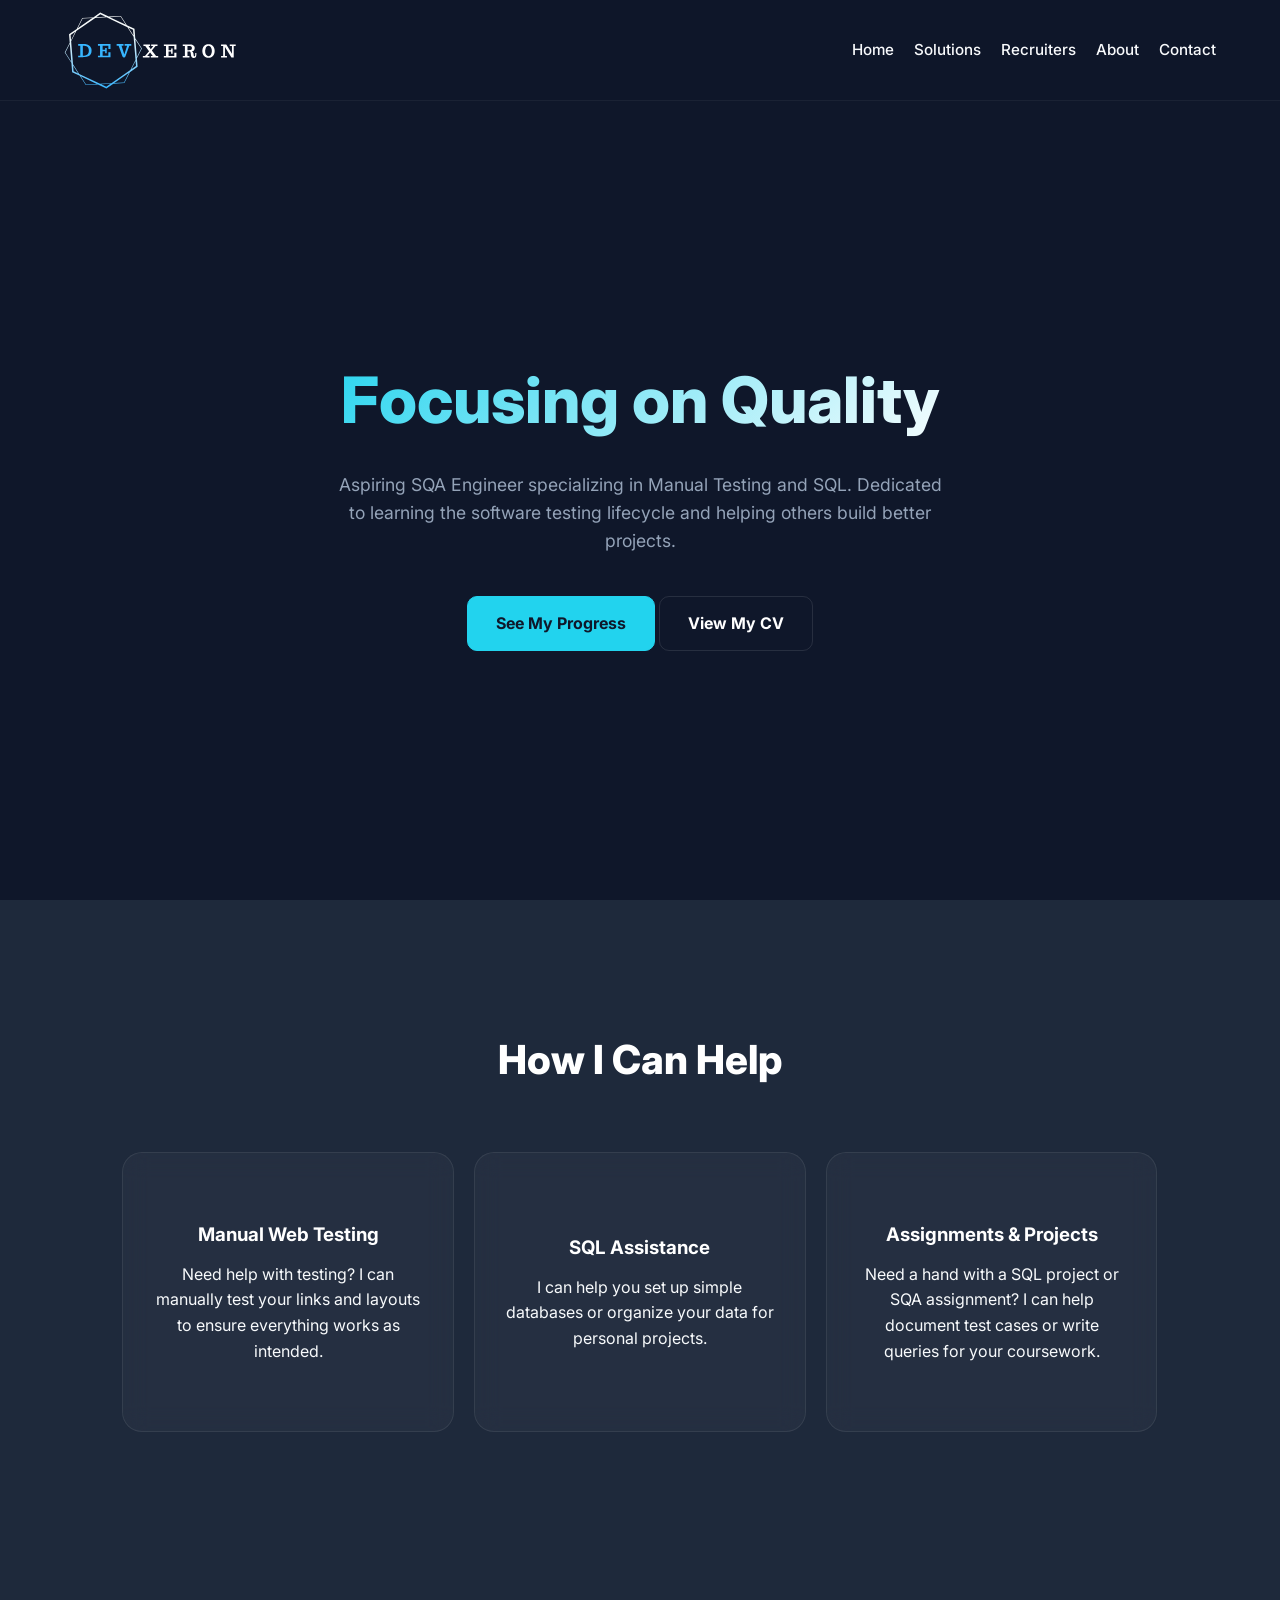
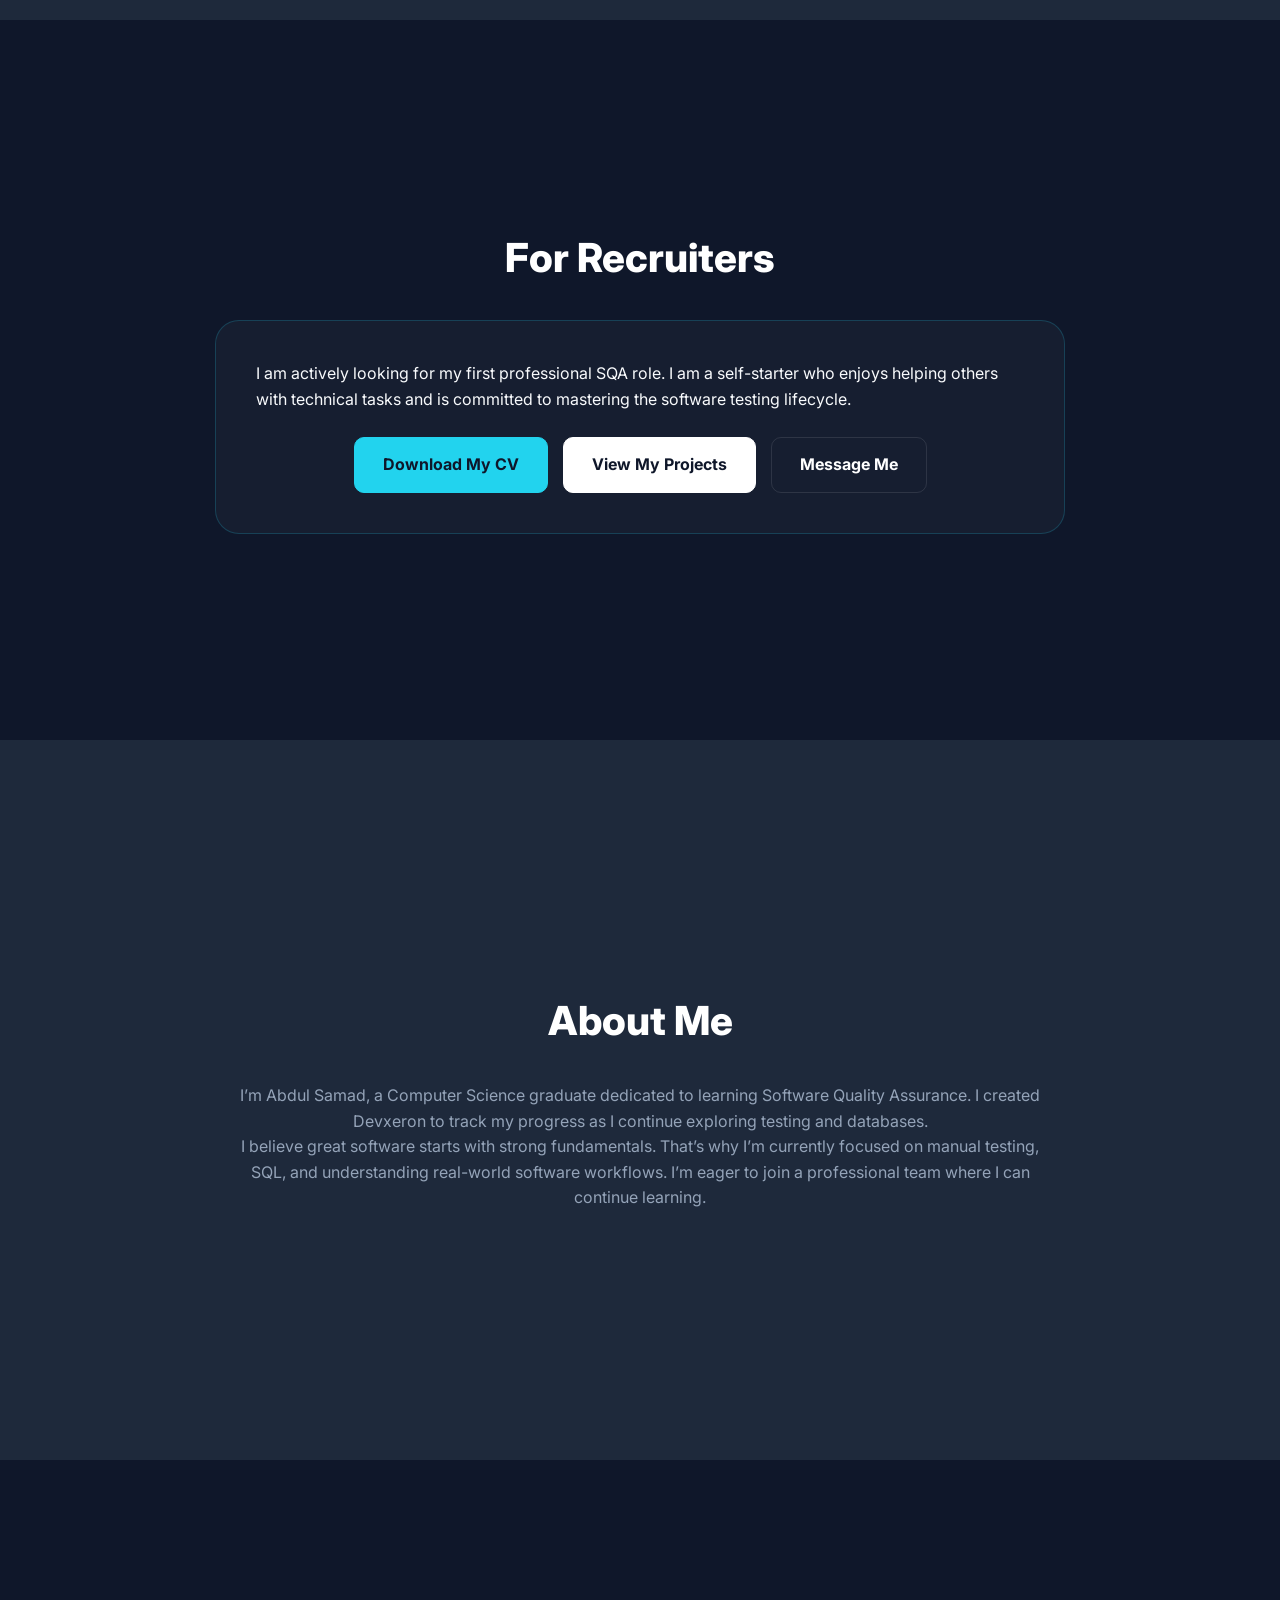
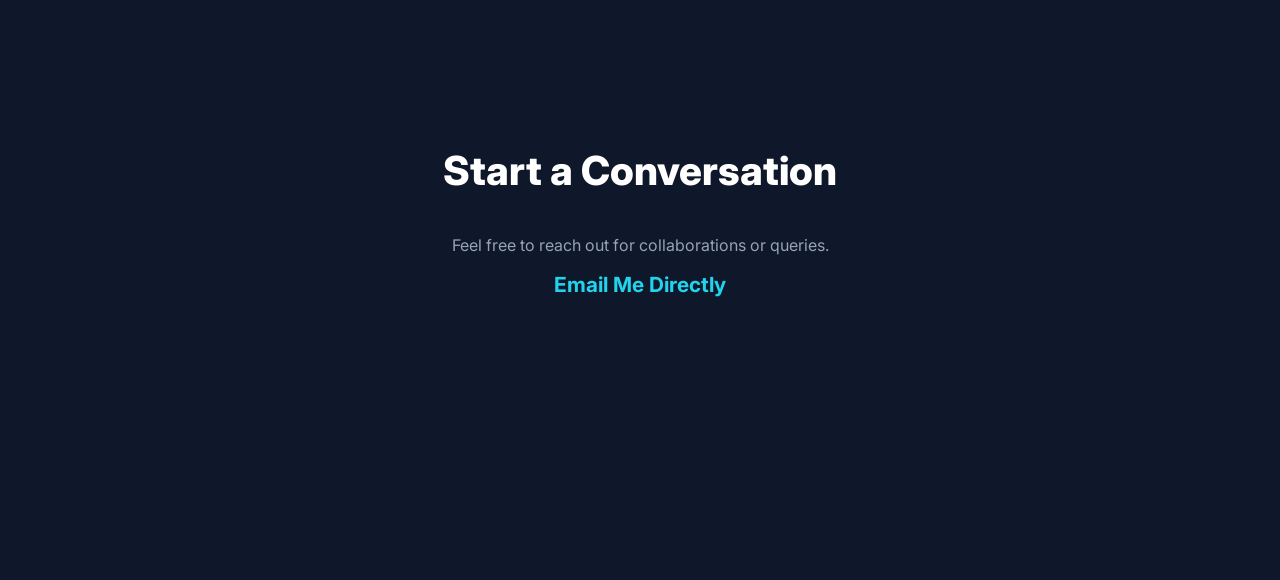
==== index.html @ 07b980f1 "My resume" ====
<!DOCTYPE html>
<html lang="en">
<head>
    <link rel="icon" type="image/svg+xml" href="Images/Hexagon_Shape-cropped.svg">
    <meta charset="UTF-8">
    <meta name="viewport" content="width=device-width, initial-scale=1.0">
    <title>Devxeron | SQA Learning Journey</title>

    <link href="https://fonts.googleapis.com/css2?family=Inter:wght@400;500;700;800&display=swap" rel="stylesheet">
    <link rel="stylesheet" href="https://cdn.jsdelivr.net/npm/swiper@11/swiper-bundle.min.css"/>
    <link rel="stylesheet" href="style.css">
</head>
<body>

<!-- NavBar -->
<nav class="navbar">
    <div class="nav-container">
        <!-- Logo Wrapper (Left Side) -->
        <a href="index.html" class="logo-wrapper">
            <div class="logo-box">
                <!-- Spinning Hexagon -->
                <img src="Images/Hexagon_Shape-cropped.svg" alt="" class="gear-rotate">
                <!-- Text Logo -->
                <img src="Images/Devxeron_Logo-cropped.svg" alt="Devxeron" class="brand-text">
            </div>
        </a>

        <!-- Hamburger Menu Toggle -->
        <button class="menu-toggle" id="mobile-menu" aria-label="Open Menu">
            <span class="bar"></span>
            <span class="bar"></span>
            <span class="bar"></span>
        </button>

        <!-- Navigation Links (The Dropdown) -->
        <ul class="nav-links" id="nav-list">
            <li><a href="index.html">Home</a></li>
            <li><a href="#services">Solutions</a></li>
            <li><a href="#recruiters">Recruiters</a></li>
            <li><a href="#about">About</a></li>
            <li><a href="#contact">Contact</a></li>
        </ul>
    </div>
</nav>

<!-- Hero -->
<header id="home" class="hero">

    <div class="hero-content">

        <h1 class="luminating-text">
            Focusing on Quality<br>

        </h1>

        <p class="hero-description">
            Aspiring SQA Engineer specializing in Manual Testing and SQL.
            Dedicated to learning the software testing lifecycle and helping
            others build better projects.
        </p>

        <div class="hero-btns">
            <a href="portfolio.html" class="btn-primary">
                See My Progress
            </a>

            <a href="#recruiters" class="btn-secondary">
                View My CV
            </a>
        </div>

    </div>

</header>

<!-- Services -->
<section id="services" class="section alt-bg">

    <div class="container">

        <h2 class="section-title">How I Can Help</h2>

        <div class="swiper mySwiper">

            <div class="swiper-wrapper">
                <div class="swiper-slide">
                    <div class="service-card">
                        <h3>Manual Web Testing</h3>

                        <p>
                            Need help with testing? I can manually test
                            your links and layouts to ensure everything works
                            as intended.
                        </p>
                    </div>
                </div>

                <div class="swiper-slide">
                    <div class="service-card">
                        <h3>SQL Assistance</h3>

                        <p>
                            I can help you set up simple databases or organize
                            your data for personal projects.
                        </p>
                    </div>
                </div>

                <div class="swiper-slide">
                    <div class="service-card">
                        <h3>Assignments & Projects</h3>

                        <p>
                            Need a hand with a SQL project or SQA assignment?
                            I can help document test cases or write queries
                            for your coursework.
                        </p>
                    </div>
                </div>


            </div>

            <div class="swiper-pagination"></div>

        </div>

    </div>

</section>

<!-- Recruiters -->
<section id="recruiters" class="section">

    <div class="container text-center">

        <h2 class="section-title">For Recruiters</h2>

        <div class="recruiter-box">

            <p>
                I am actively looking for my first professional SQA role.
                I am a self-starter who enjoys helping others with technical
                tasks and is committed to mastering the software testing lifecycle.
            </p>

            <div class="recruiter-actions">
                <a href="Abdul Samad SQA Resume LT.pdf" class="btn-primary" download>Download My CV</a>
                <a href="portfolio.html" class="btn-white">View My Projects</a>
                <a href="#contact" class="btn-secondary">Message Me</a>
            </div>

        </div>

    </div>

</section>

<!-- About -->
<section id="about" class="section alt-bg">

    <div class="container">

        <h2 class="section-title">About Me</h2>

        <div class="about-content">

            <p>
                I’m Abdul Samad, a Computer Science graduate dedicated to
                learning Software Quality Assurance. I created Devxeron to
                track my progress as I continue exploring testing and databases.
            </p>

            <p>
                I believe great software starts with strong fundamentals.
                That’s why I’m currently focused on manual testing,
                SQL, and understanding real-world software workflows.
                I’m eager to join a professional team where I can continue learning.
            </p>

        </div>

    </div>

</section>

<!-- Contact -->
<section id="contact" class="section">
    <div class="container">
        <h2 class="section-title">Start a Conversation</h2>
        <div style="text-align: center;">
            <p style="color: var(--text-dim); margin-bottom: 10px;">Feel free to reach out for collaborations or
                queries.</p>
            <a href="mailto:abdulsamadwork1234@gmail.com" class="contact-link">Email Me Directly</a>
        </div>
    </div>
</section>
<!-- Back to top button -->
<div id="progress-wrap">
    <svg class="progress-circle" width="100%" height="100%" viewBox="-1 -1 102 102">
        <path d="M50,1 a49,49 0 0,1 0,98 a49,49 0 0,1 0,-98"/>
    </svg>
    <div class="progress-icon">↑</div>
</div>
<script src="https://cdn.jsdelivr.net/npm/swiper@11/swiper-bundle.min.js"></script>
<script src="script.js"></script>

</body>
</html>
---- style.css ----
/* --- Core and Variables--- */

:root {
    --bg-dark: #0f172a;
    --bg-alt: #1e293b;
    --accent: #22d3ee;
    --text-white: #f8fafc;
    --text-dim: #94a3b8;
    --transition: all 0.3s cubic-bezier(0.4, 0, 0.2, 1);
}
* { margin: 0; padding: 0; box-sizing: border-box; }
html { scroll-behavior: smooth; }

body {
    background-color: var(--bg-dark);
    color: var(--text-white);
    font-family: 'Inter', sans-serif;
    line-height: 1.6;
    overflow-x: hidden;
}

/* --- Loader and Progress button --- */

#loader {
    position: fixed; inset: 0; background: var(--bg-dark);
    display: flex; flex-direction: column; justify-content: center; align-items: center;
    z-index: 9999; transition: opacity 0.6s ease, visibility 0.6s ease;
}
.loader-hidden { opacity: 0; visibility: hidden; pointer-events: none; }
.spinner { width: 50px; height: 50px; border: 3px solid rgba(34, 211, 238, 0.1); border-top: 4px solid var(--accent); border-radius: 50%; animation: spin 1s linear infinite; }
@keyframes spin { to { transform: rotate(360deg); } }

#progress-wrap {
    position: fixed; right: 30px; bottom: 30px; height: 50px; width: 50px;
    cursor: pointer; z-index: 1000; opacity: 0; visibility: hidden; transition: var(--transition);
    display: flex; align-items: center; justify-content: center;
    background: rgba(15, 23, 42, 0.9); border-radius: 50%;
}
#progress-wrap.active-progress { opacity: 1; visibility: visible; }
.progress-circle { position: absolute; top: 0; left: 0; width: 100%; height: 100%; z-index: 1; }
.progress-circle path { fill: none; stroke: var(--accent); stroke-width: 4; }
.progress-icon { color: var(--accent); font-weight: bold; font-size: 22px; z-index: 2; line-height: 1; transform: translateY(-2px); }

/* --- NavBar --- */

.navbar {
    position: fixed; top: 0; width: 100%; padding: 10px 0;
    background: rgba(15, 23, 42, 0.95); backdrop-filter: blur(12px);
    z-index: 2000; border-bottom: 1px solid rgba(255, 255, 255, 0.05);
}
.nav-container {
    display: flex; justify-content: space-between; align-items: center;
    padding: 0 5%; width: 100%; max-width: 1400px; margin: 0 auto;
}
.logo-box { position: relative; display: flex; align-items: center; height: 80px; cursor: pointer; }
.gear-rotate { height: 100%; width: auto; position: absolute; left: -1px; z-index: 1; animation: gear-spin 15s linear infinite; }
.brand-text { height: 26px; width: auto; position: relative; z-index: 2; margin-left: 12px; }
@keyframes gear-spin { from { transform: rotate(0deg); } to { transform: rotate(360deg); } }

.nav-links { display: flex; list-style: none; gap: 20px; flex-wrap: wrap; justify-content: center; }
.nav-links a { text-decoration: none; color: var(--text-white); font-weight: 500; font-size: 0.95rem; transition: var(--transition); }
.nav-links a:hover { color: var(--accent); }

/* --- Hero --- */

.hero { min-height: 100vh; display: flex; align-items: center; justify-content: center; text-align: center; padding-top: 100px; }
.luminating-text {
    font-size: clamp(2.2rem, 7vw, 4rem); font-weight: 800; margin-bottom: 20px;
    background: linear-gradient(135deg, #22d3ee, #ffffff, #818cf8, #ffffff, #22d3ee);
    background-size: 400% 400%; -webkit-background-clip: text; background-clip: text;
    -webkit-text-fill-color: transparent; animation: glow 12s ease infinite;
}
@keyframes glow { 0%, 100% { background-position: 0% 50%; } 50% { background-position: 100% 50%; } }
.hero-description { color: var(--text-dim); font-size: 1.1rem; max-width: 650px; margin: 0 auto 40px; padding: 0 20px; }
.menu-toggle {
    display: none; /* Hidden by default on desktop */
}
/* --- Sections --- */

.section { padding: 50px 8%; min-height: 80vh; display: flex; flex-direction: column; justify-content: center; }
.alt-bg { background-color: var(--bg-alt); }
.section-title { font-size: 2.5rem; font-weight: 800; margin-bottom: 30px; text-align: center; color: white; }

/* Services Cards  */

.service-card {
    background: rgba(255, 255, 255, 0.03); backdrop-filter: blur(12px);
    padding: 30px; border-radius: 20px; border: 1px solid rgba(255, 255, 255, 0.08);
    text-align: center; height: 280px; display: flex; flex-direction: column; justify-content: center;
}
.service-card h3 { color: white; margin-bottom: 12px; }

/* Base State for all cards */

.service-card {
    background: rgba(255, 255, 255, 0.03);
    backdrop-filter: blur(12px);
    padding: 30px;
    border-radius: 20px;
    border: 1px solid rgba(255, 255, 255, 0.08);
    text-align: center;
    height: 280px;
    display: flex;
    flex-direction: column;
    justify-content: center;
    transition: all 0.5s cubic-bezier(0.4, 0, 0.2, 1);
    cursor: default;
    position: relative;
    z-index: 1;
}

/* --- The hover effect for services cards --- */

.service-card:hover,
.swiper-slide-active .service-card {
    transform: translateY(-15px) scale(1.03);
    background: rgba(255, 255, 255, 0.08);
    border-color: var(--accent);
    box-shadow: 0 20px 40px rgba(0, 0, 0, 0.4);
    z-index: 100;
}

/* --- Adjustments and fixes in Desktop version --- */
/* On desktop, we usually don't want the Active card to pop up
   automatically because there are 3 cards visible at once.
   This media query turns OFF the auto-pop for desktop, leaving only the hover effect. */

@media screen and (min-width: 1024px) {
    .swiper-slide-active .service-card {
        transform: none;
        background: rgba(255, 255, 255, 0.03);
        border-color: rgba(255, 255, 255, 0.08);
        box-shadow: none;
    }

/* Re enable hover specifically for desktop */

    .service-card:hover {
        transform: translateY(-15px) scale(1.03) !important;
        border-color: var(--accent) !important;
        background: rgba(255, 255, 255, 0.08) !important;
    }
}
/* --- Swiping in mobile version logic --- */

.mySwiper {
    width: 100%;
    overflow: visible !important;
    padding-top: 30px;
    padding-bottom: 60px;
}

.swiper-slide {
    display: flex;
    justify-content: center;
    transition: transform 0.3s ease; /* This ensures the slide container doesn't shrink the card */

    width: 100%;

}

.container {
    width: 100%;
    max-width: 1200px;
    margin: 0 auto;
    padding: 0 20px;
    overflow: hidden; /* This prevents the 'pinch-out' drift */
}

/* Recruiter Box */

.recruiter-box {
    background: rgba(255, 255, 255, 0.03); border: 1px solid rgba(34, 211, 238, 0.2);
    padding: 40px; border-radius: 24px; max-width: 850px; margin: 0 auto;
}
.recruiter-actions { display: flex; justify-content: center; gap: 15px; flex-wrap: wrap; margin-top: 25px; }

/*  style for the recruiter action buttons */

.btn-white {
    background: #ffffff;
    color: #0f172a;
    padding: 14px 28px;
    border-radius: 10px;
    text-decoration: none;
    font-weight: 700;
    display: inline-block;
    transition: all 0.3s cubic-bezier(0.4, 0, 0.2, 1);
    border: 1px solid #ffffff;
}

/* Button Hover Effects and Raising logic  */

.btn-primary, .btn-secondary, .btn-white {
    display: inline-block;
    transition: all 0.3s cubic-bezier(0.4, 0, 0.2, 1);
}
.btn-primary:hover, .btn-secondary:hover, .btn-white:hover {
    transform: translateY(-6px);
}
.btn-secondary:hover {
    box-shadow: 0 10px 20px rgba(0, 0, 0, 0.4);
    background: rgba(255, 255, 255, 0.05); /* Slight highlight on hover */
}

/* --- Buttons = --- */

.btn-primary, .btn-secondary { padding: 14px 28px; border-radius: 10px; text-decoration: none; font-weight: 700; transition: var(--transition); display: inline-block; }
.btn-primary { background: var(--accent); color: var(--bg-dark); border: 1px solid var(--accent); }
.btn-secondary { border: 1px solid rgba(255,255,255,0.1); color: white; }

/* --- About and Contacts --- */
.about-content { max-width: 800px; margin: 0 auto; text-align: center; color: var(--text-dim); }
.contact-link { color: var(--accent); text-decoration: none; font-size: 1.3rem; font-weight: 700; }

/* Global Scroll Issue Fix  */

section {
    scroll-margin-top: 80px;
}
@media screen and (max-width: 768px) {
     .nav-container {
        display: flex;
        justify-content: space-between; /* Logo left, Button right */
        align-items: center;
        width: 100%;
        padding: 10px 20px;
        position: relative;
    }
/*  Logo Logic */
    .logo-box {
         height: 75px;
         }
    .brand-text {
         height: 25px;
         margin-left: 10px;
         display: block;
         }
         .navbar {
         padding: 5px 0;
         }

/* The 3 bar (Hamburger) Styling */

    .menu-toggle {
        display: flex;
        flex-direction: column;
        gap: 5px;
        background: transparent;
        border: none;
        cursor: pointer;
    }
    .bar {
        width: 25px;
        height: 3px;
        background-color: white;
        border-radius: 2px;
    }

/* --- The Floating Dropdown Menu --- */
    .nav-links {
        display: none;
        position: absolute;
        top: 60px;
        right: 20px;
        width: auto;
        min-width: 160px;
        background: rgba(15, 23, 42, 0.95);
        backdrop-filter: blur(10px);
        flex-direction: column;
        padding: 15px;
        border-radius: 12px;
        border: 1px solid rgba(255, 255, 255, 0.1);
        box-shadow: 0 10px 25px rgba(0,0,0,0.5);
        z-index: 1000;
    }
    .nav-links.active { display: flex; }

/* Buttons inside the dropdown with Raise Effect */

    .nav-links a {
        padding: 12px 20px;
        color: white;
        text-decoration: none;
        font-size: 0.9rem;
        transition: transform 0.2s ease;
        text-align: right;
    }

    .nav-links a:hover {
        transform: translateY(-3px);
        color: var(--accent);
    }

}
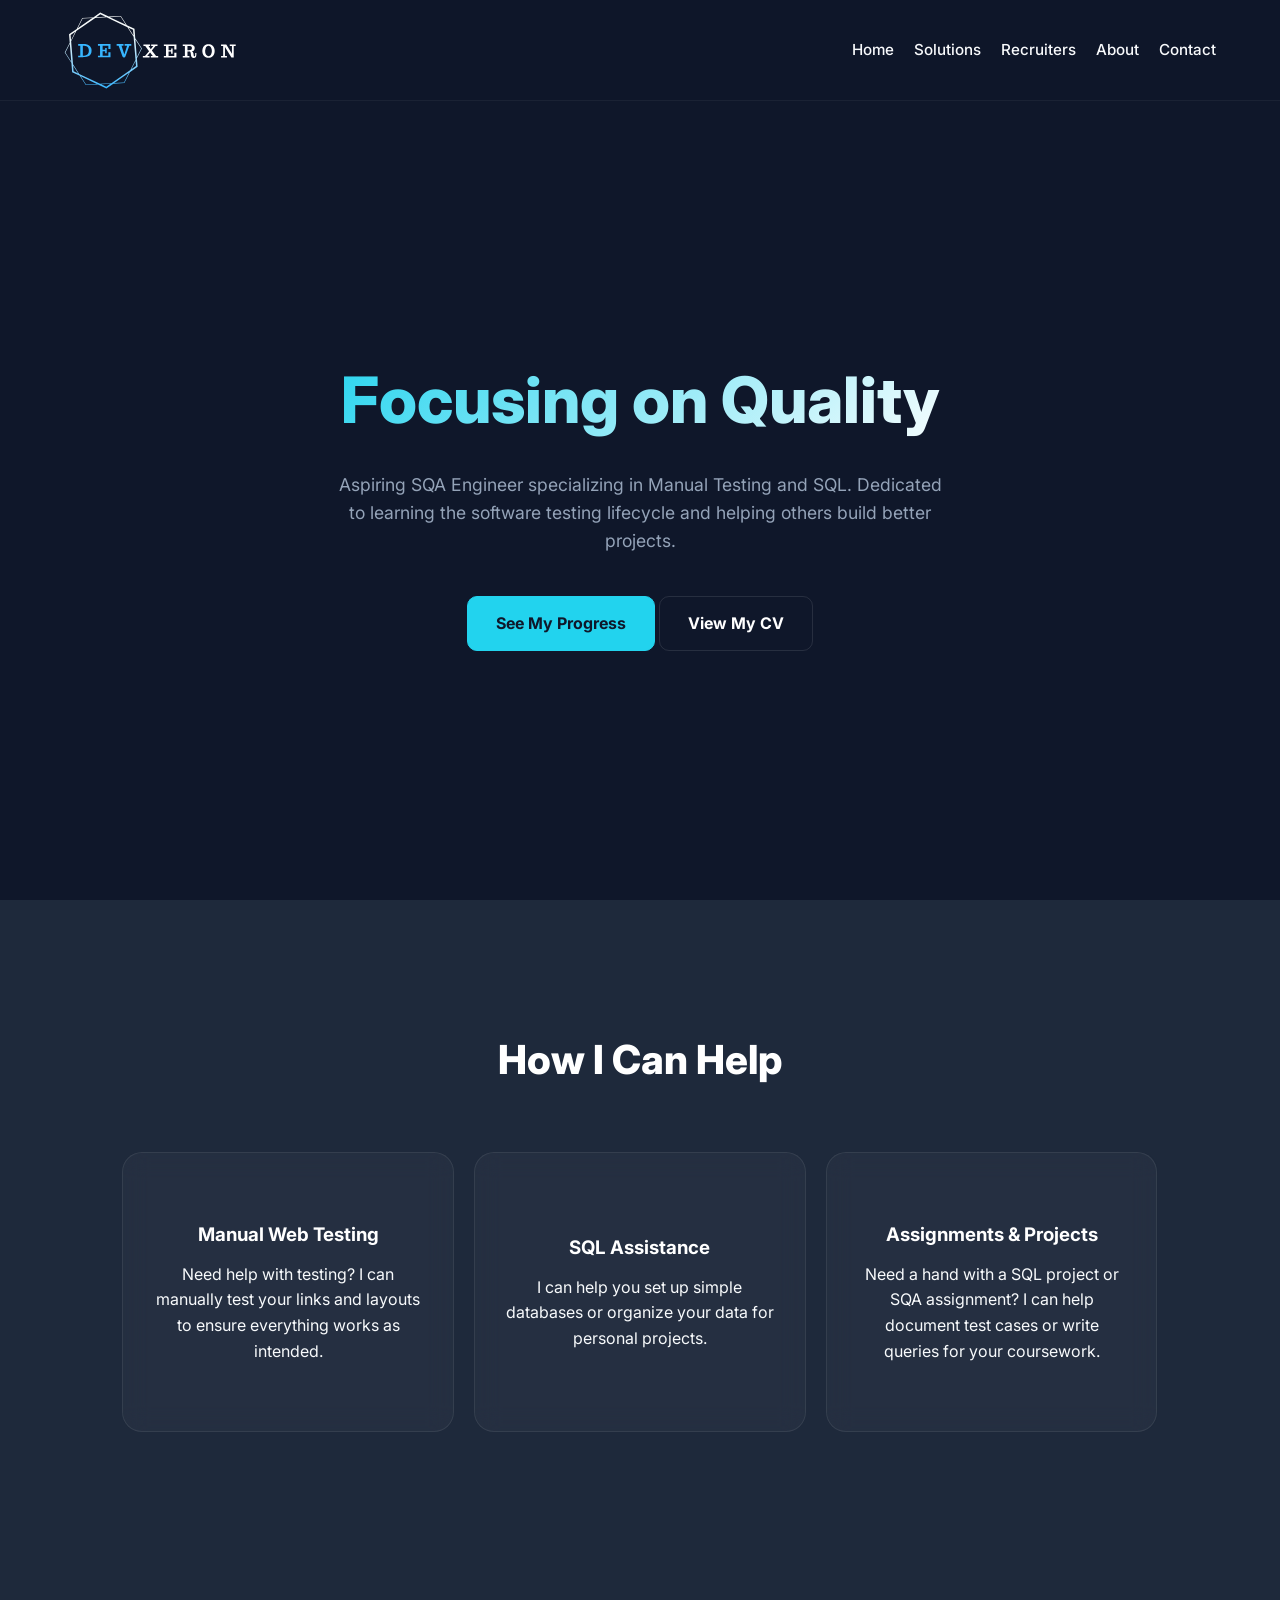
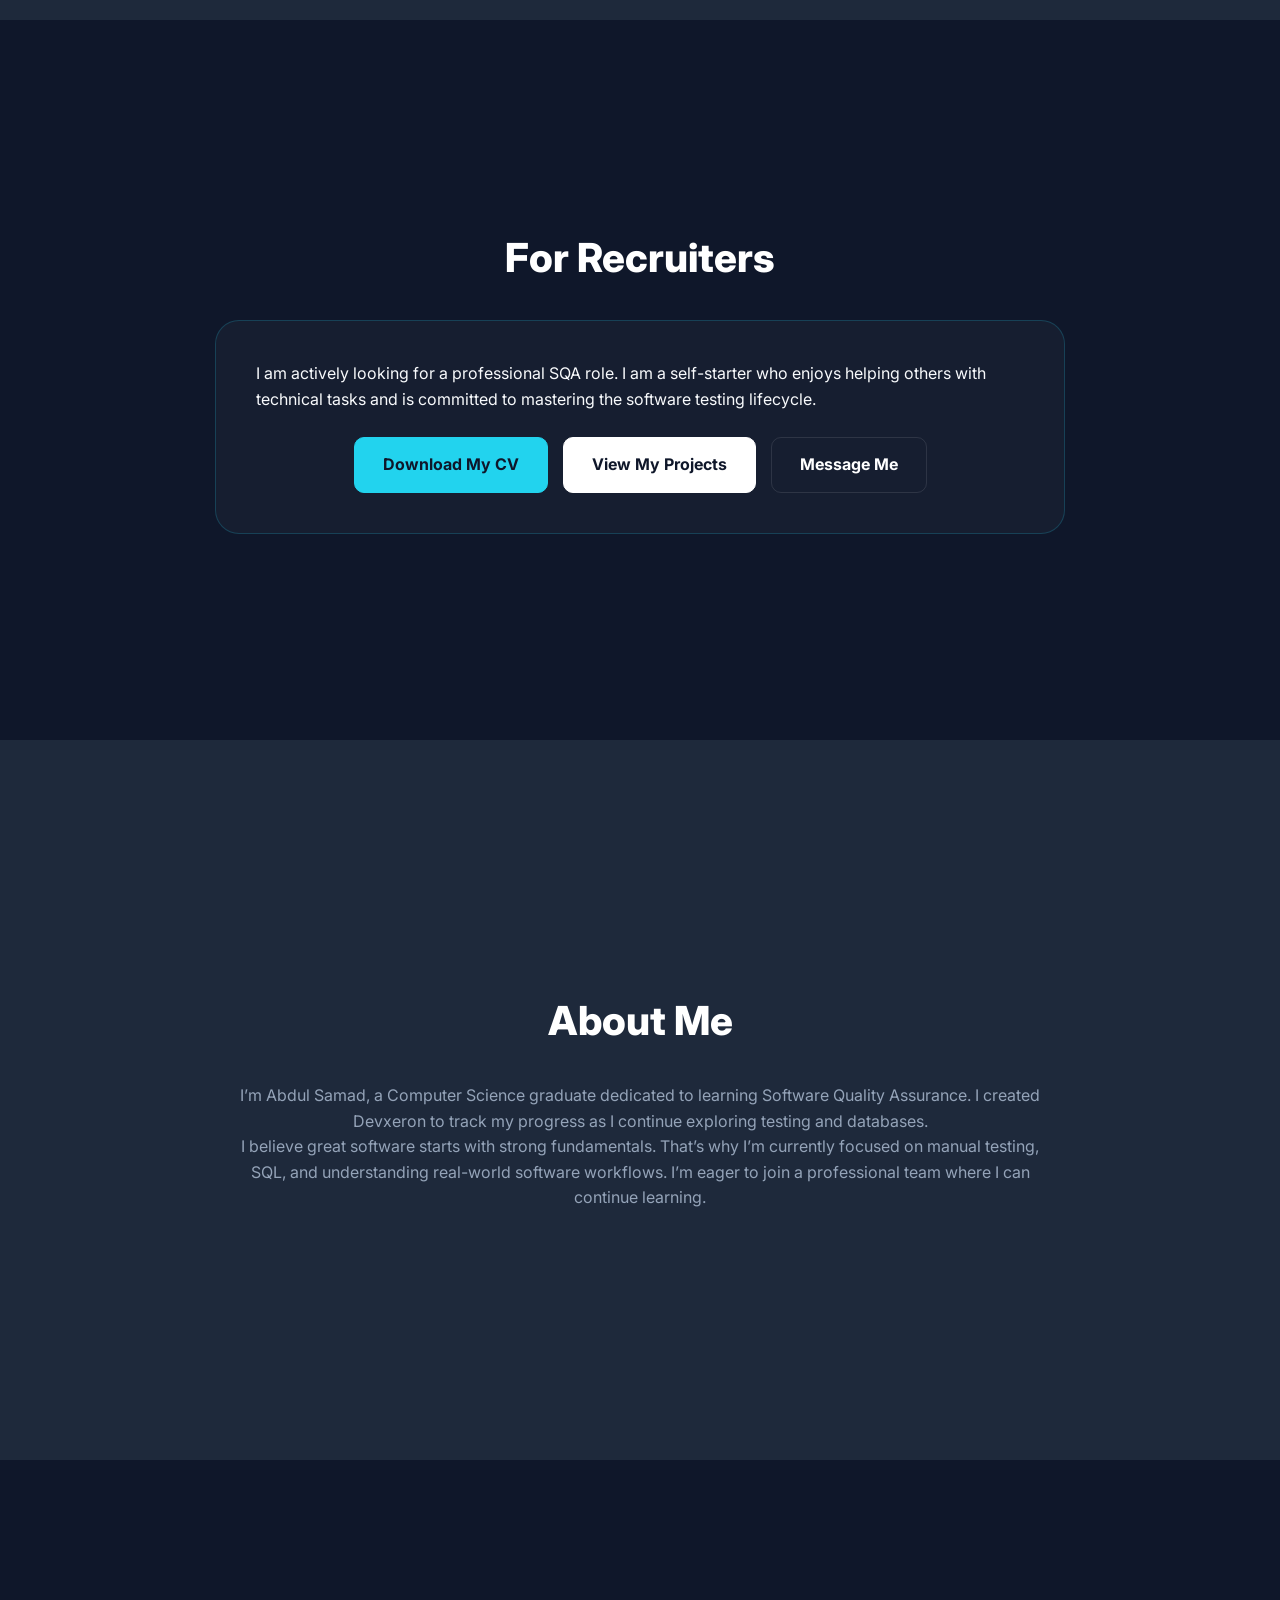
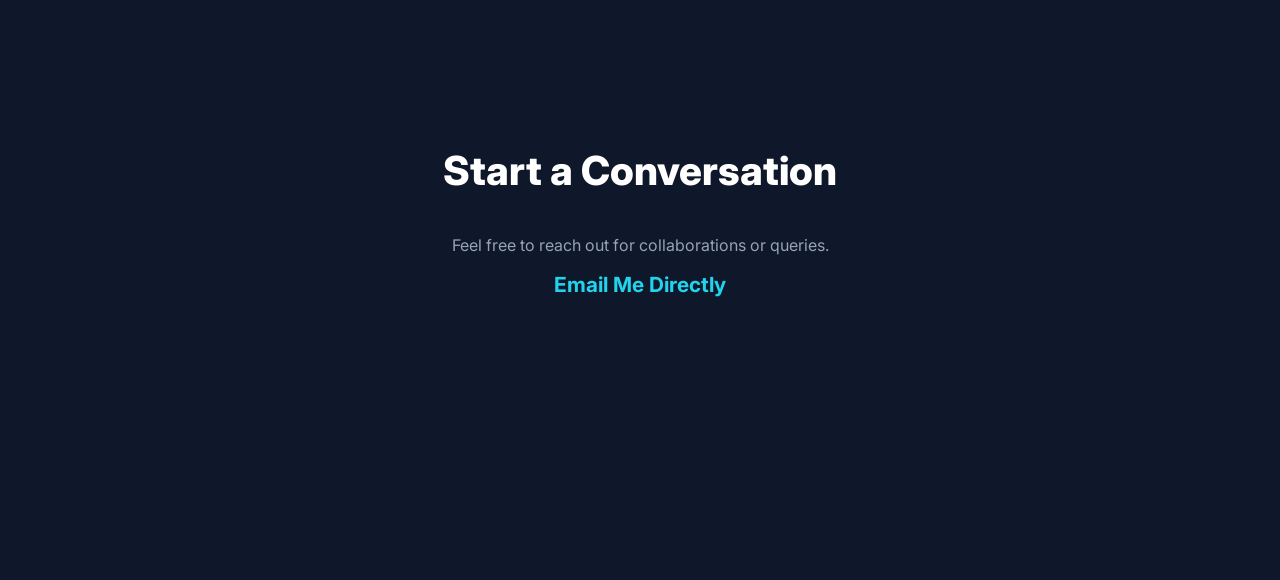
==== commit f02e7b52: "Update index.html" ====
--- a/index.html
+++ b/index.html
@@ -139,7 +139,7 @@
         <div class="recruiter-box">
 
             <p>
-                I am actively looking for my first professional SQA role.
+                I am actively looking for a professional SQA role.
                 I am a self-starter who enjoys helping others with technical
                 tasks and is committed to mastering the software testing lifecycle.
             </p>
@@ -206,4 +206,4 @@
 <script src="script.js"></script>
 
 </body>
-</html>+</html>
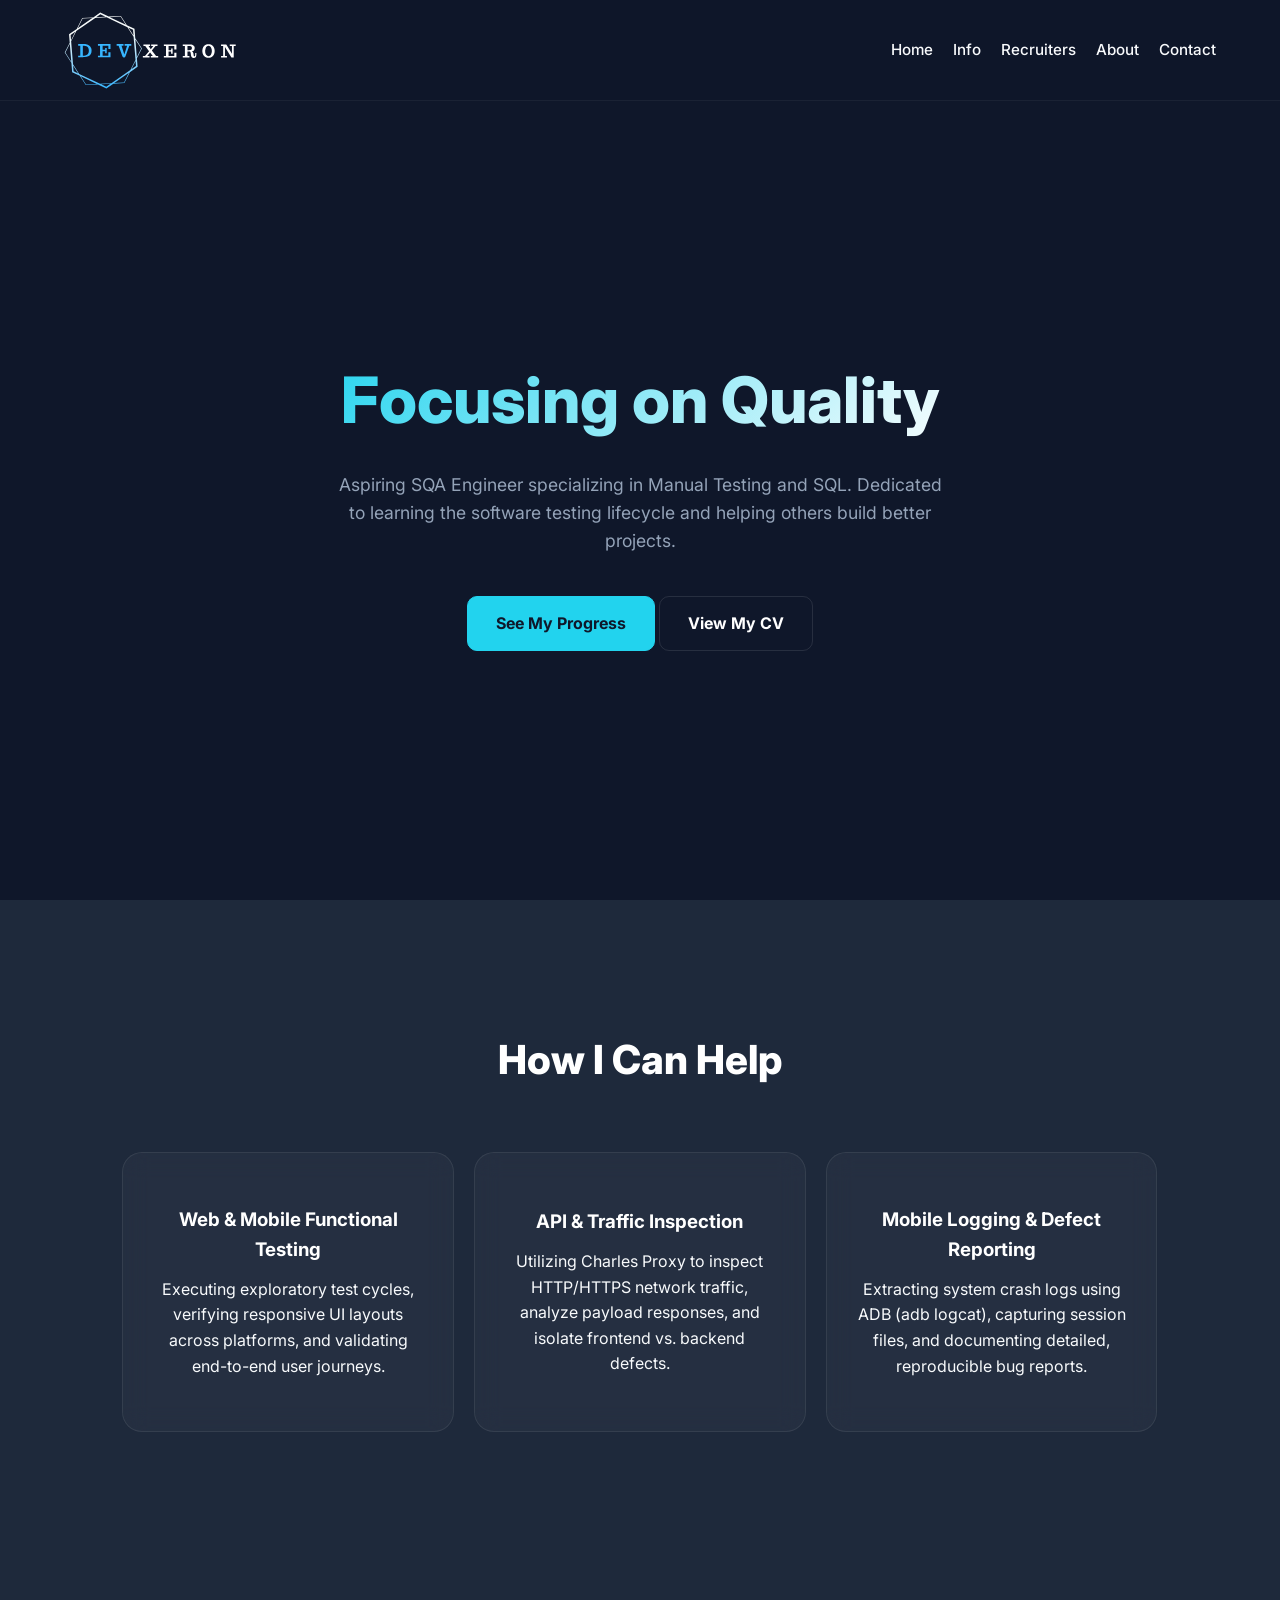
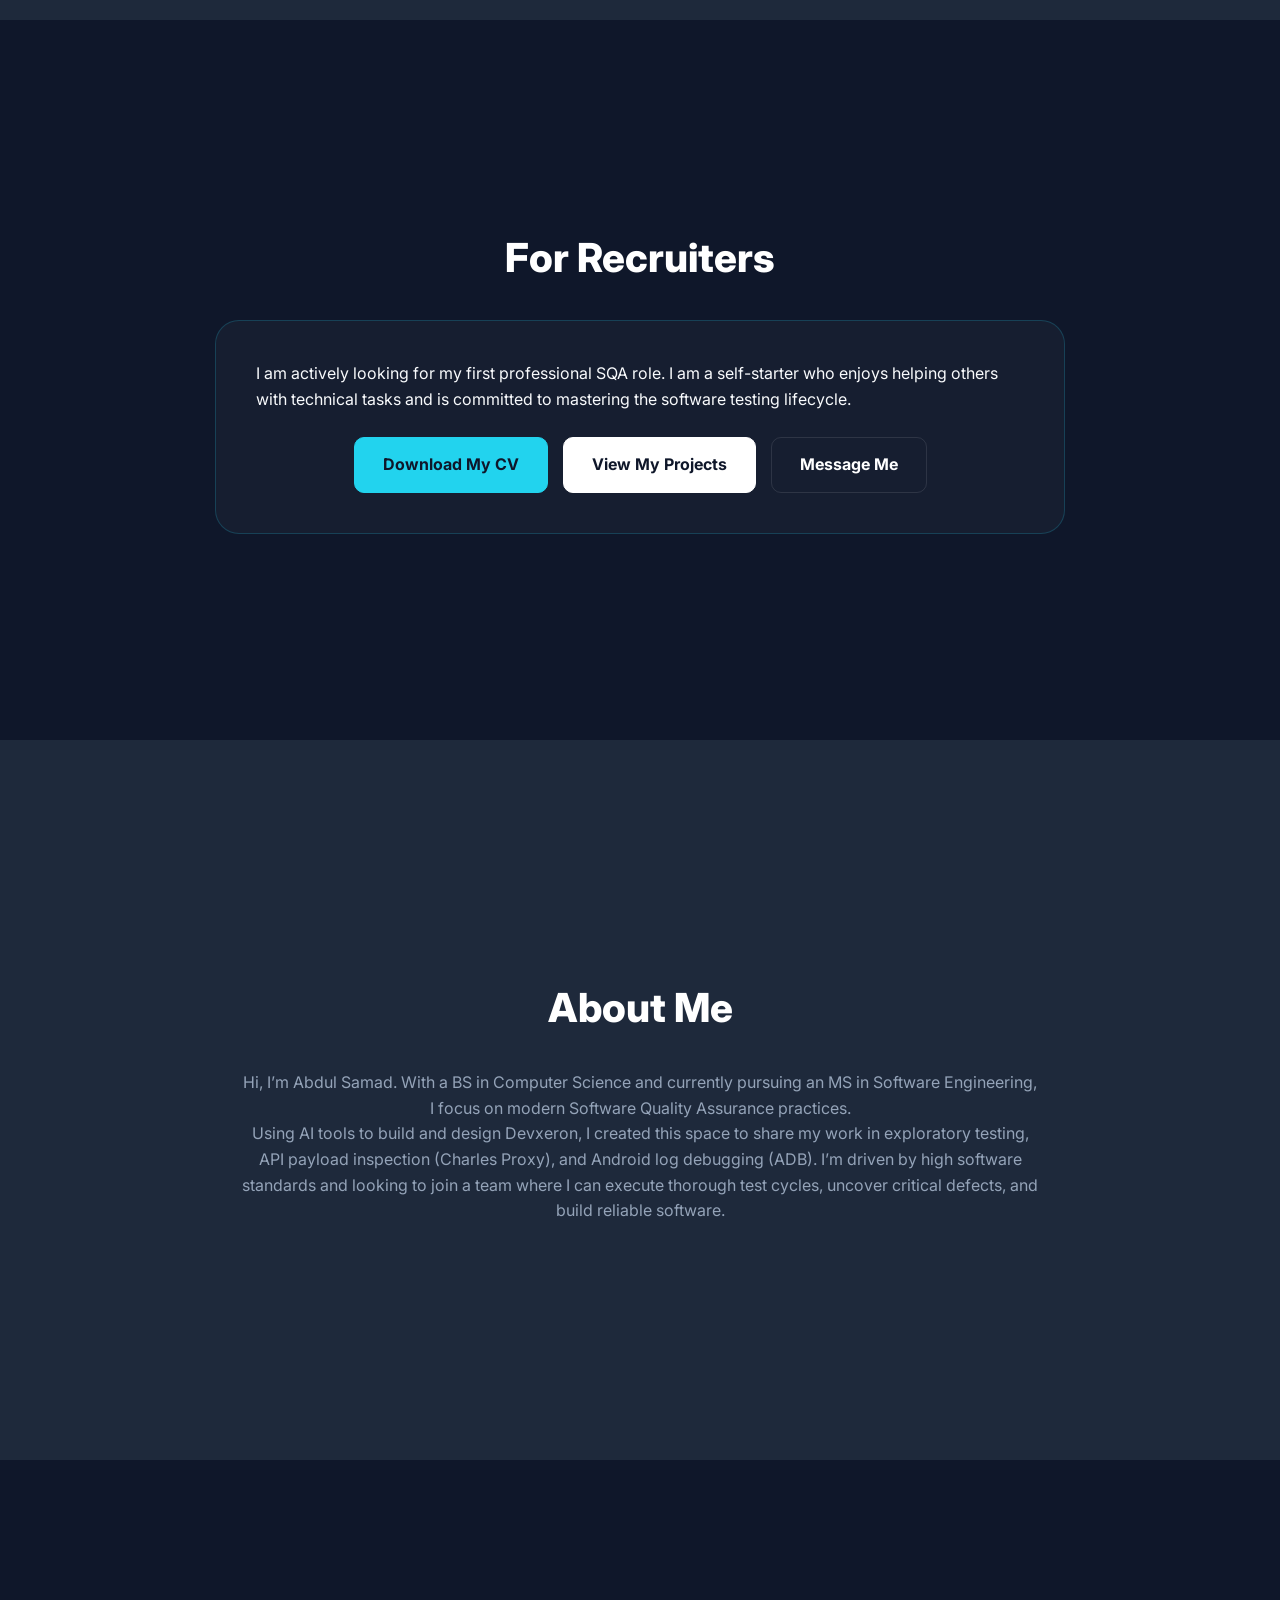
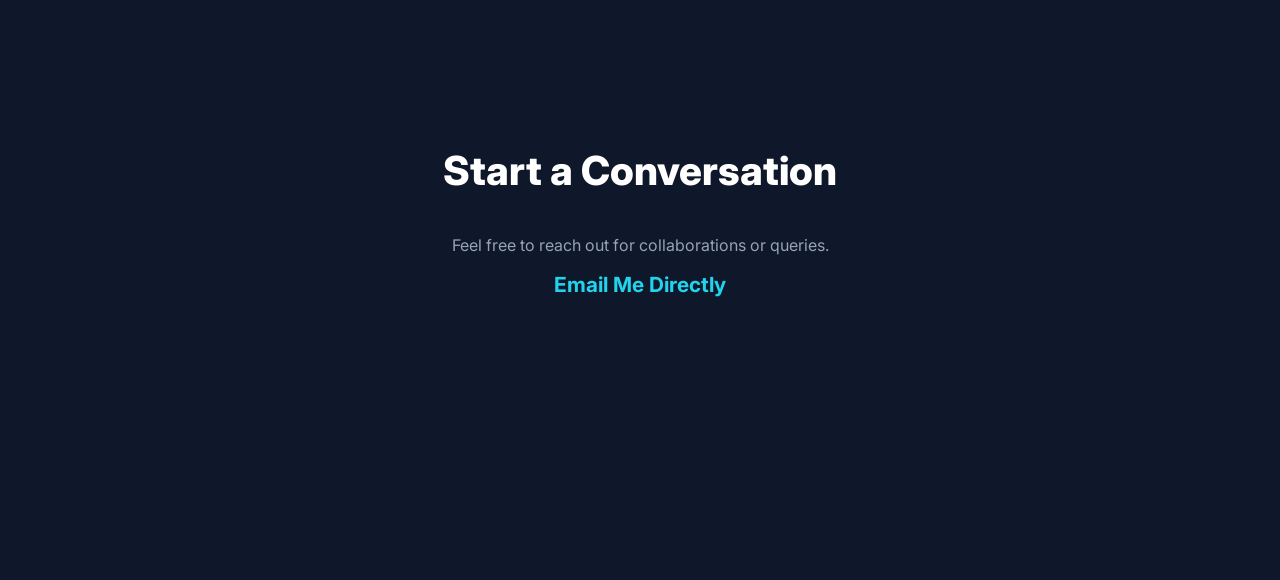
==== commit a36019ad: "some changes and updates in main Html" ====
--- a/index.html
+++ b/index.html
@@ -35,7 +35,7 @@
         <!-- Navigation Links (The Dropdown) -->
         <ul class="nav-links" id="nav-list">
             <li><a href="index.html">Home</a></li>
-            <li><a href="#services">Solutions</a></li>
+            <li><a href="#services">Info</a></li>
             <li><a href="#recruiters">Recruiters</a></li>
             <li><a href="#about">About</a></li>
             <li><a href="#contact">Contact</a></li>
@@ -85,35 +85,36 @@
             <div class="swiper-wrapper">
                 <div class="swiper-slide">
                     <div class="service-card">
-                        <h3>Manual Web Testing</h3>
+                        <h3>Web & Mobile Functional Testing</h3>
 
                         <p>
-                            Need help with testing? I can manually test
-                            your links and layouts to ensure everything works
-                            as intended.
+                            Executing exploratory test cycles,
+                            verifying responsive UI layouts across platforms,
+                            and validating end-to-end user journeys.
                         </p>
                     </div>
                 </div>
 
                 <div class="swiper-slide">
                     <div class="service-card">
-                        <h3>SQL Assistance</h3>
+                        <h3>API & Traffic Inspection</h3>
 
                         <p>
-                            I can help you set up simple databases or organize
-                            your data for personal projects.
+                            Utilizing Charles Proxy to inspect HTTP/HTTPS
+                            network traffic, analyze payload responses,
+                            and isolate frontend vs. backend defects.
                         </p>
                     </div>
                 </div>
 
                 <div class="swiper-slide">
                     <div class="service-card">
-                        <h3>Assignments & Projects</h3>
+                        <h3>Mobile Logging & Defect Reporting</h3>
 
                         <p>
-                            Need a hand with a SQL project or SQA assignment?
-                            I can help document test cases or write queries
-                            for your coursework.
+                            Extracting system crash logs using ADB (adb logcat),
+                            capturing session files, and documenting detailed,
+                            reproducible bug reports.
                         </p>
                     </div>
                 </div>
@@ -139,13 +140,13 @@
         <div class="recruiter-box">
 
             <p>
-                I am actively looking for a professional SQA role.
+                I am actively looking for my first professional SQA role.
                 I am a self-starter who enjoys helping others with technical
                 tasks and is committed to mastering the software testing lifecycle.
             </p>
 
             <div class="recruiter-actions">
-                <a href="Abdul Samad SQA Resume LT.pdf" class="btn-primary" download>Download My CV</a>
+                <a href="Abdul Samad SQA Resume WEU.pdf" class="btn-primary" download>Download My CV</a>
                 <a href="portfolio.html" class="btn-white">View My Projects</a>
                 <a href="#contact" class="btn-secondary">Message Me</a>
             </div>
@@ -166,16 +167,20 @@
         <div class="about-content">
 
             <p>
-                I’m Abdul Samad, a Computer Science graduate dedicated to
-                learning Software Quality Assurance. I created Devxeron to
-                track my progress as I continue exploring testing and databases.
+                Hi, I’m Abdul Samad. With a BS in Computer Science and
+                currently pursuing an MS in Software Engineering, I focus
+                on modern Software Quality Assurance practices.
             </p>
 
             <p>
-                I believe great software starts with strong fundamentals.
-                That’s why I’m currently focused on manual testing,
-                SQL, and understanding real-world software workflows.
-                I’m eager to join a professional team where I can continue learning.
+                Using AI tools to build and design Devxeron,
+                I created this space to share my work in
+                exploratory testing, API payload inspection
+                (Charles Proxy), and Android log debugging
+                (ADB). I’m driven by high software standards
+                and looking to join a team where I can execute
+                thorough test cycles, uncover critical defects,
+                and build reliable software.
             </p>
 
         </div>
@@ -191,7 +196,7 @@
         <div style="text-align: center;">
             <p style="color: var(--text-dim); margin-bottom: 10px;">Feel free to reach out for collaborations or
                 queries.</p>
-            <a href="mailto:abdulsamadwork1234@gmail.com" class="contact-link">Email Me Directly</a>
+            <a href="mailto:abdulsamad12419958bolt@gmail.com" class="contact-link">Email Me Directly</a>
         </div>
     </div>
 </section>
@@ -206,4 +211,4 @@
 <script src="script.js"></script>
 
 </body>
-</html>
+</html>
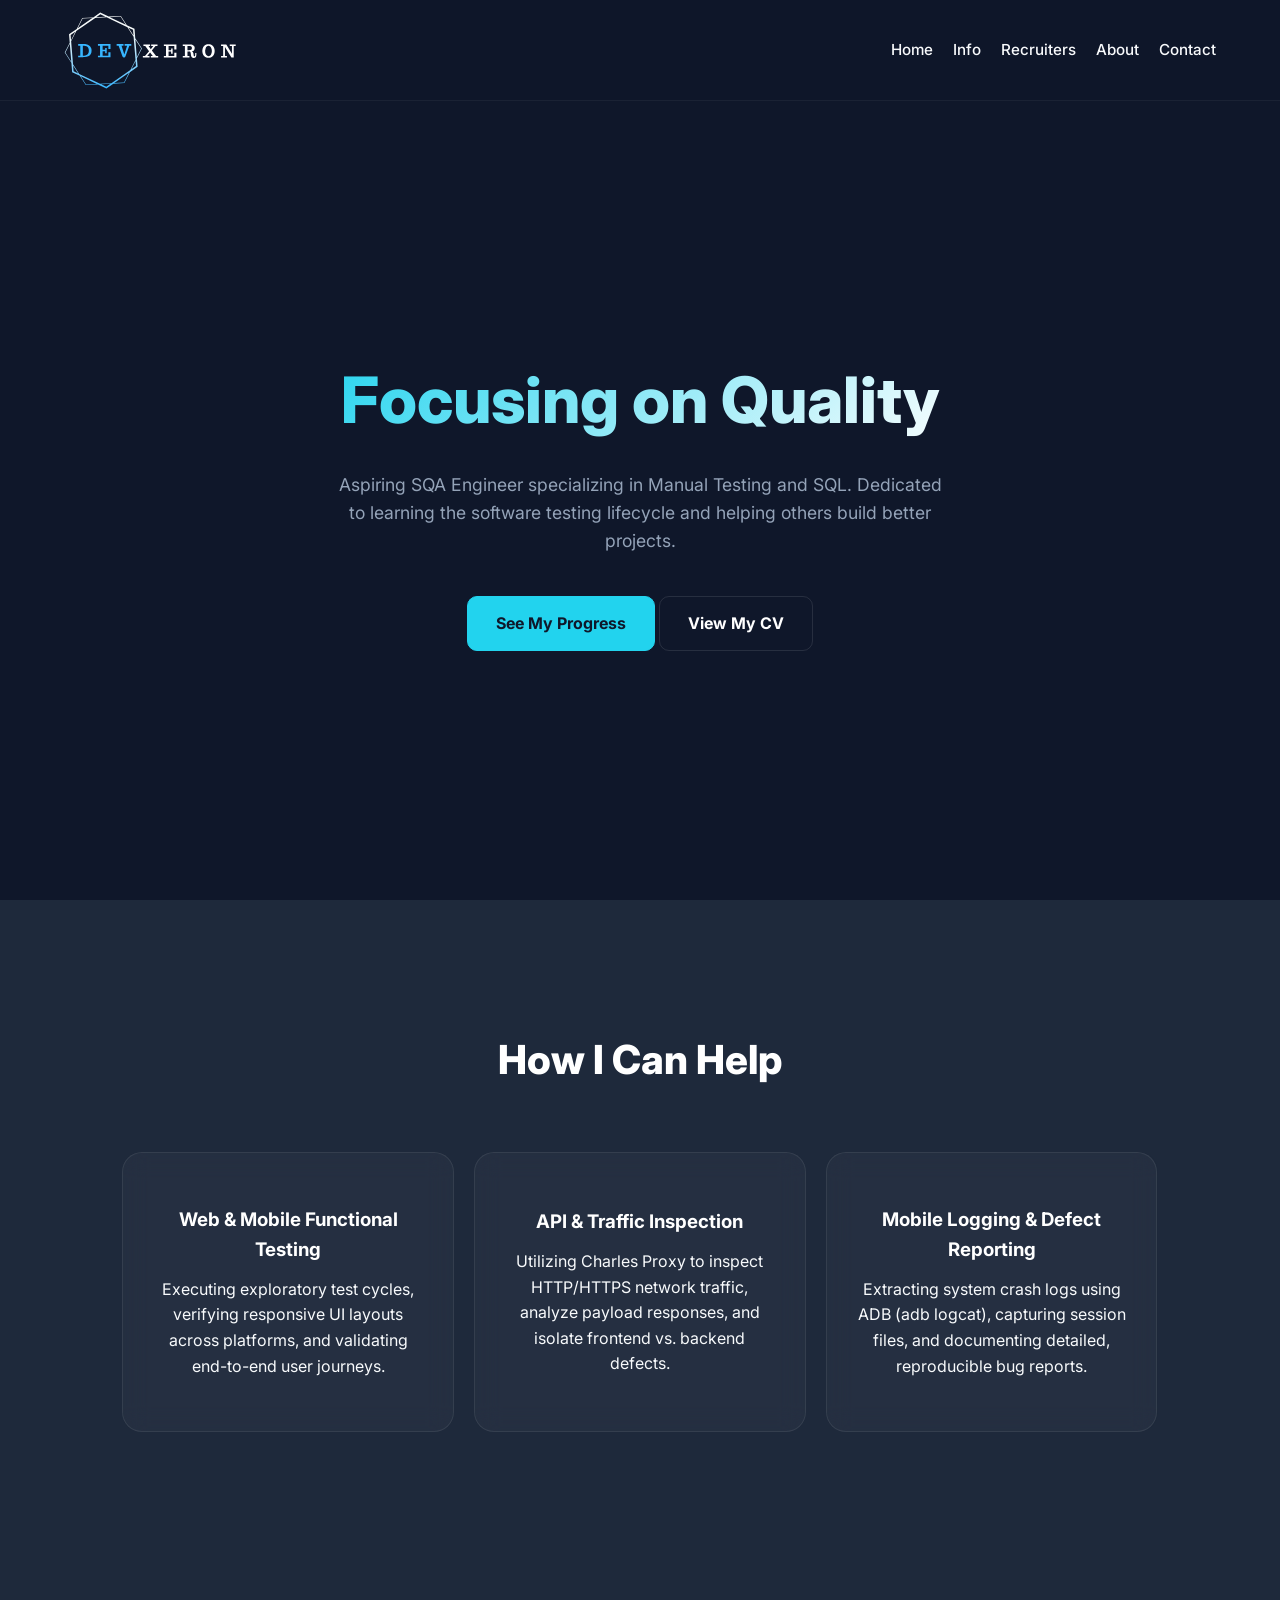
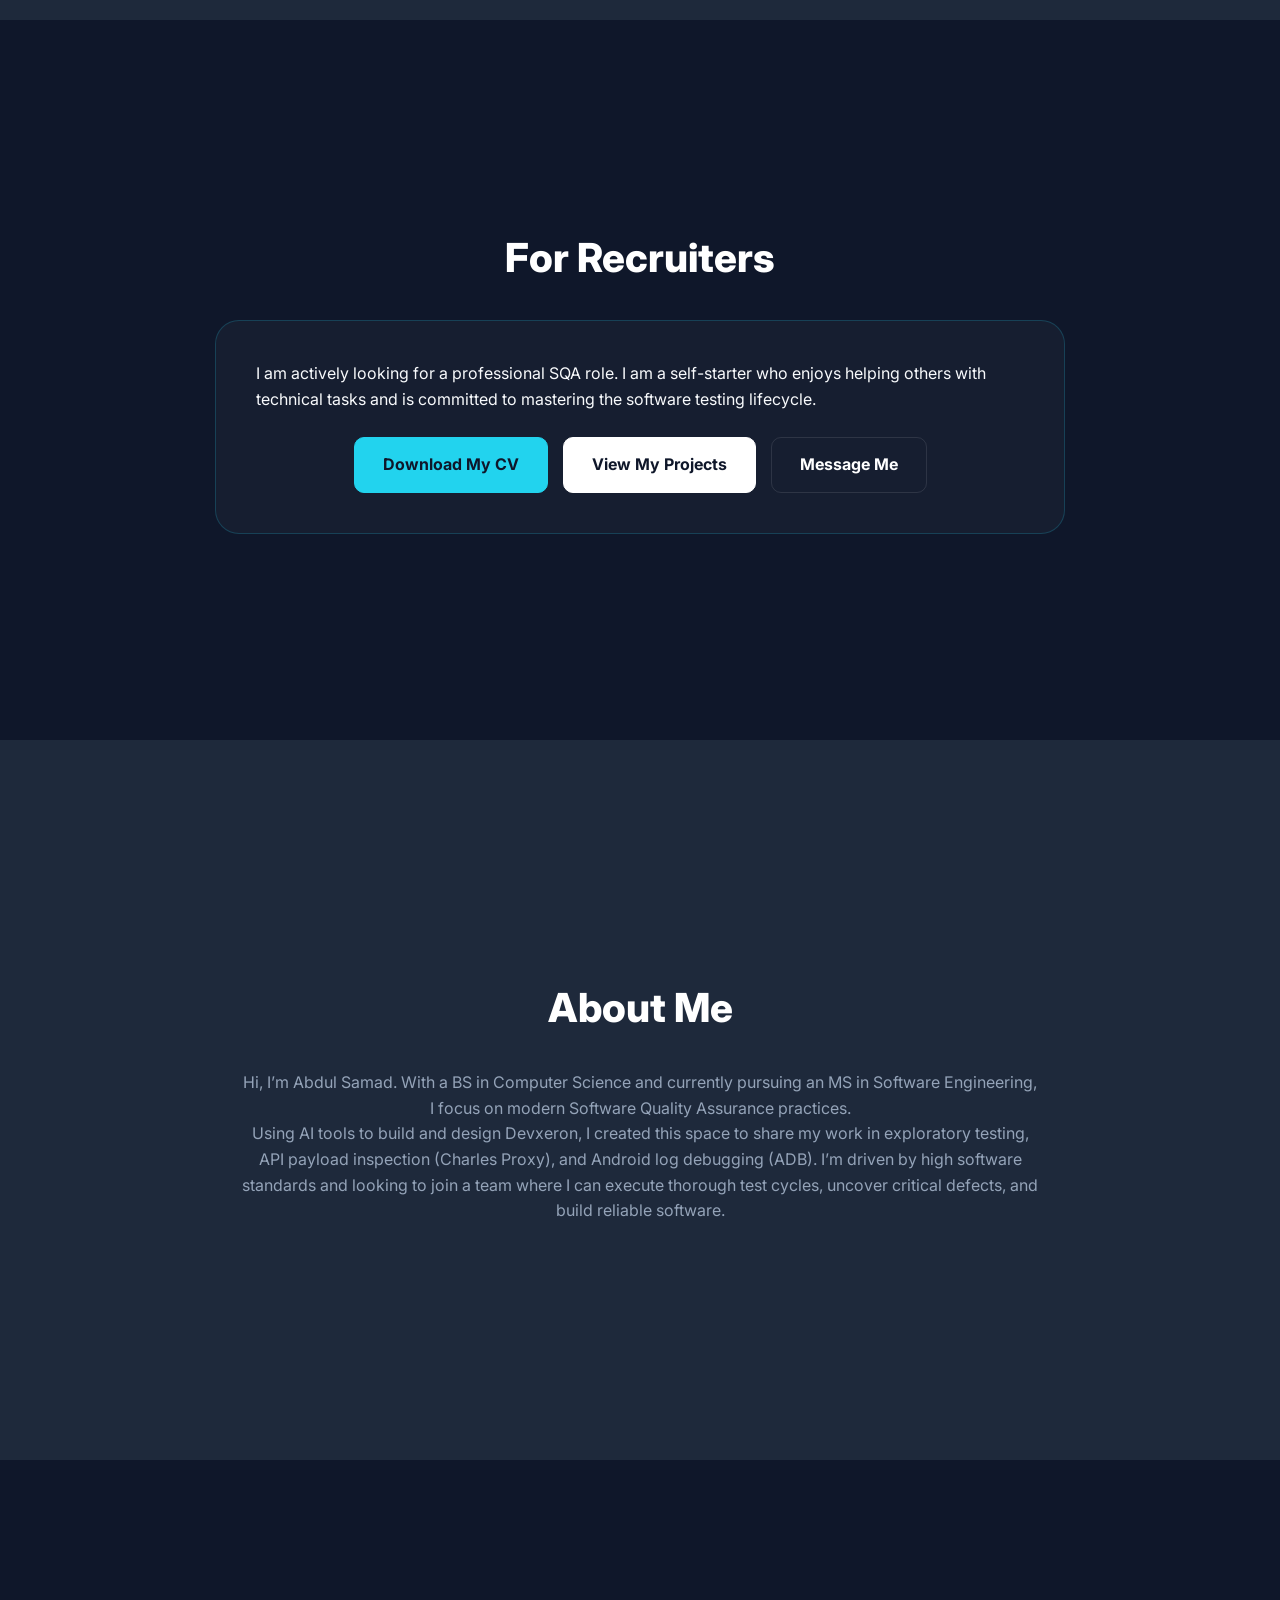
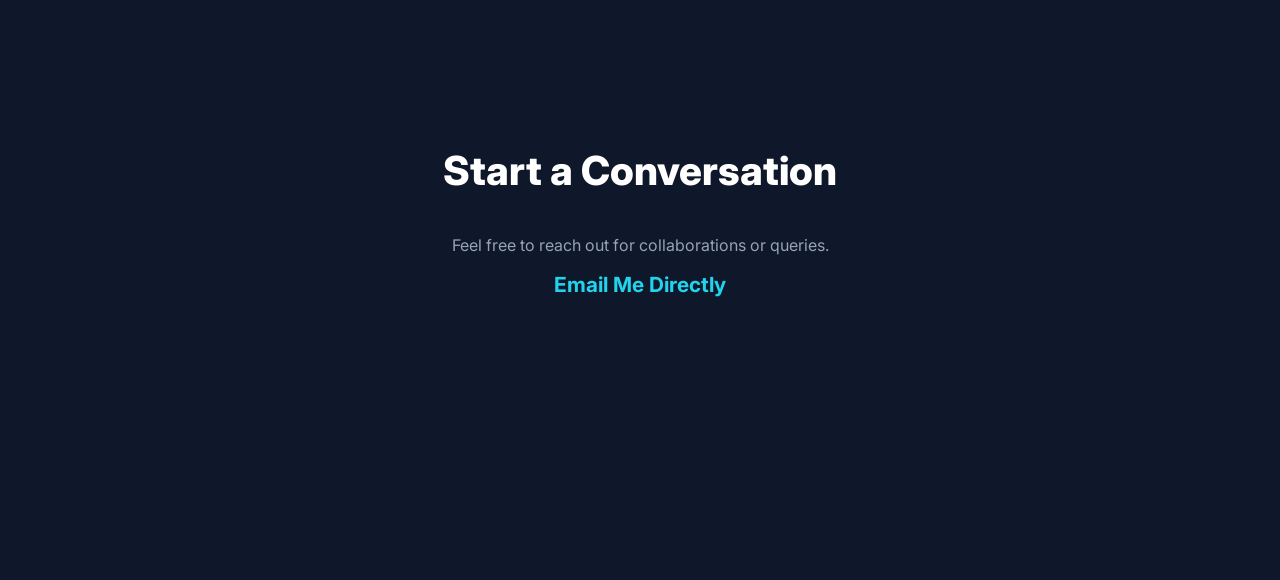
==== commit 72463b03: "Merge remote-tracking branch 'origin/master'" ====
--- a/index.html
+++ b/index.html
@@ -140,7 +140,7 @@
         <div class="recruiter-box">
 
             <p>
-                I am actively looking for my first professional SQA role.
+                I am actively looking for a professional SQA role.
                 I am a self-starter who enjoys helping others with technical
                 tasks and is committed to mastering the software testing lifecycle.
             </p>
@@ -211,4 +211,4 @@
 <script src="script.js"></script>
 
 </body>
-</html>+</html>
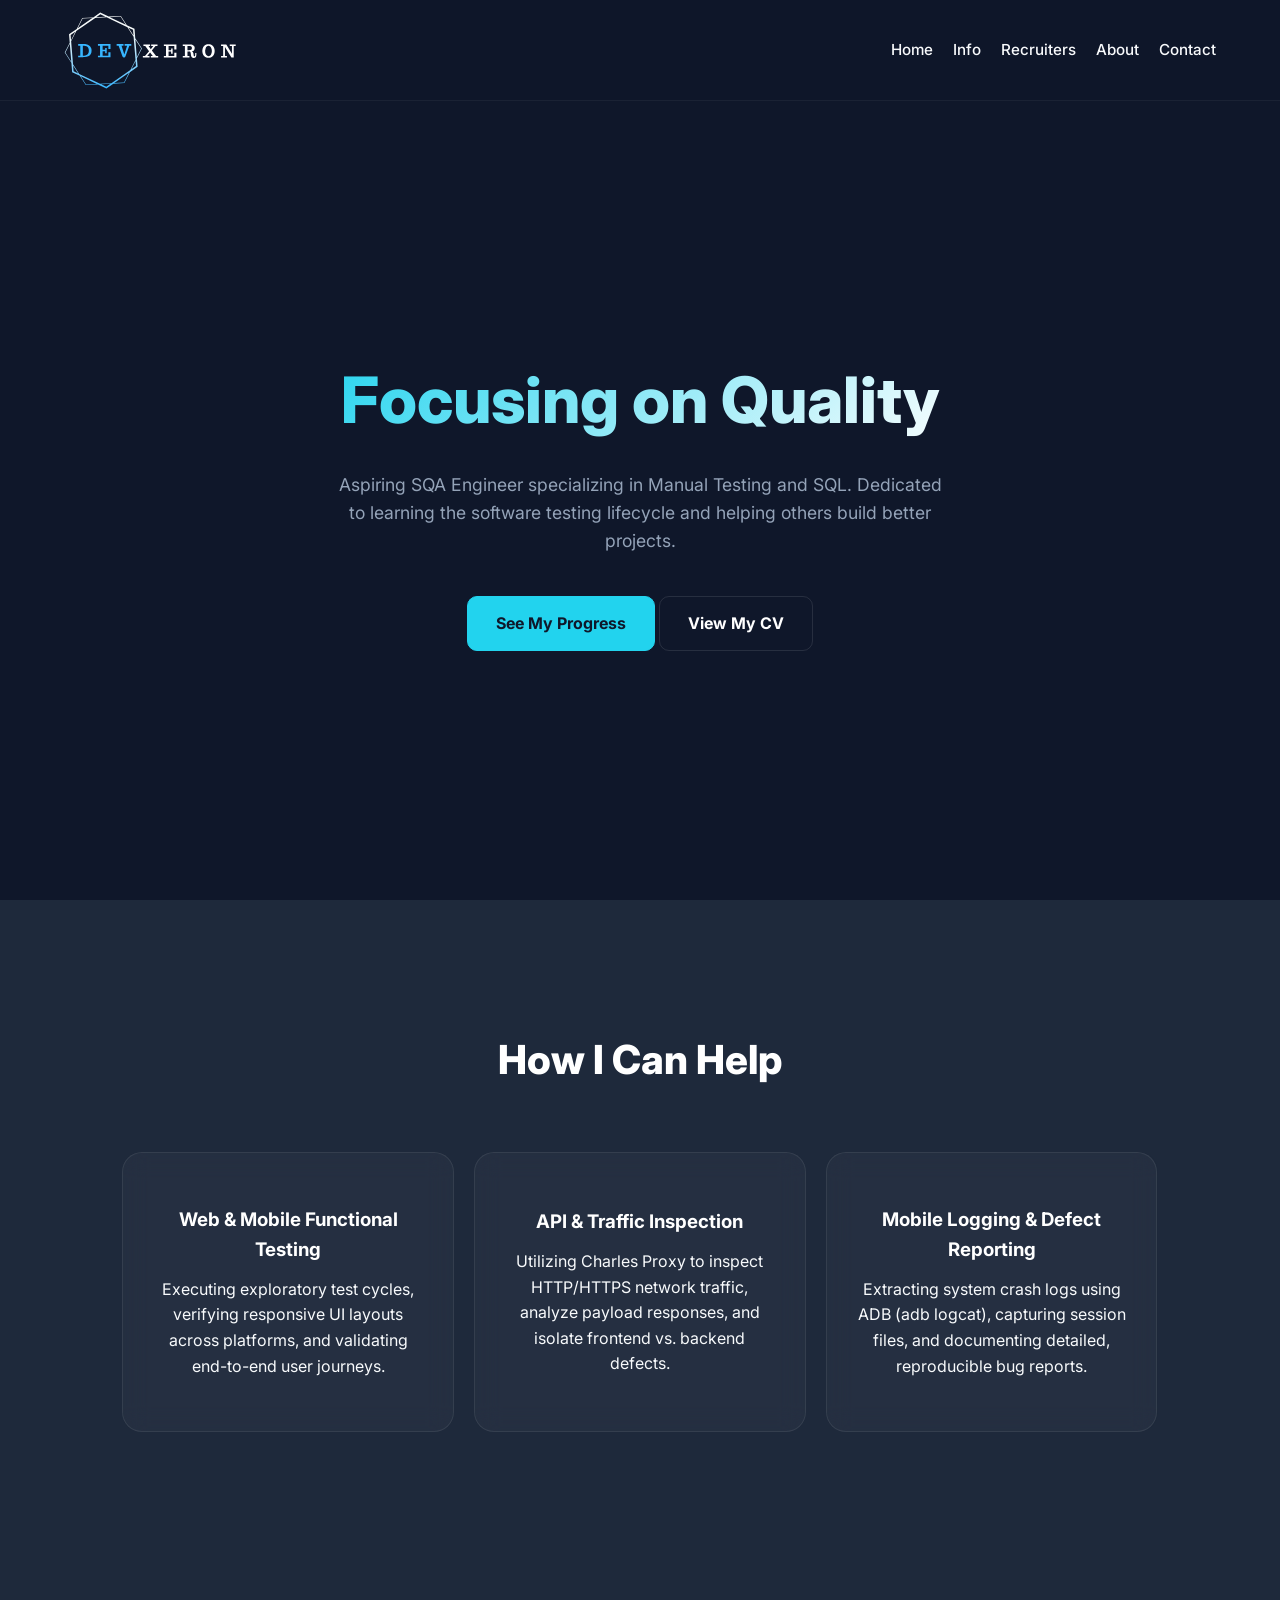
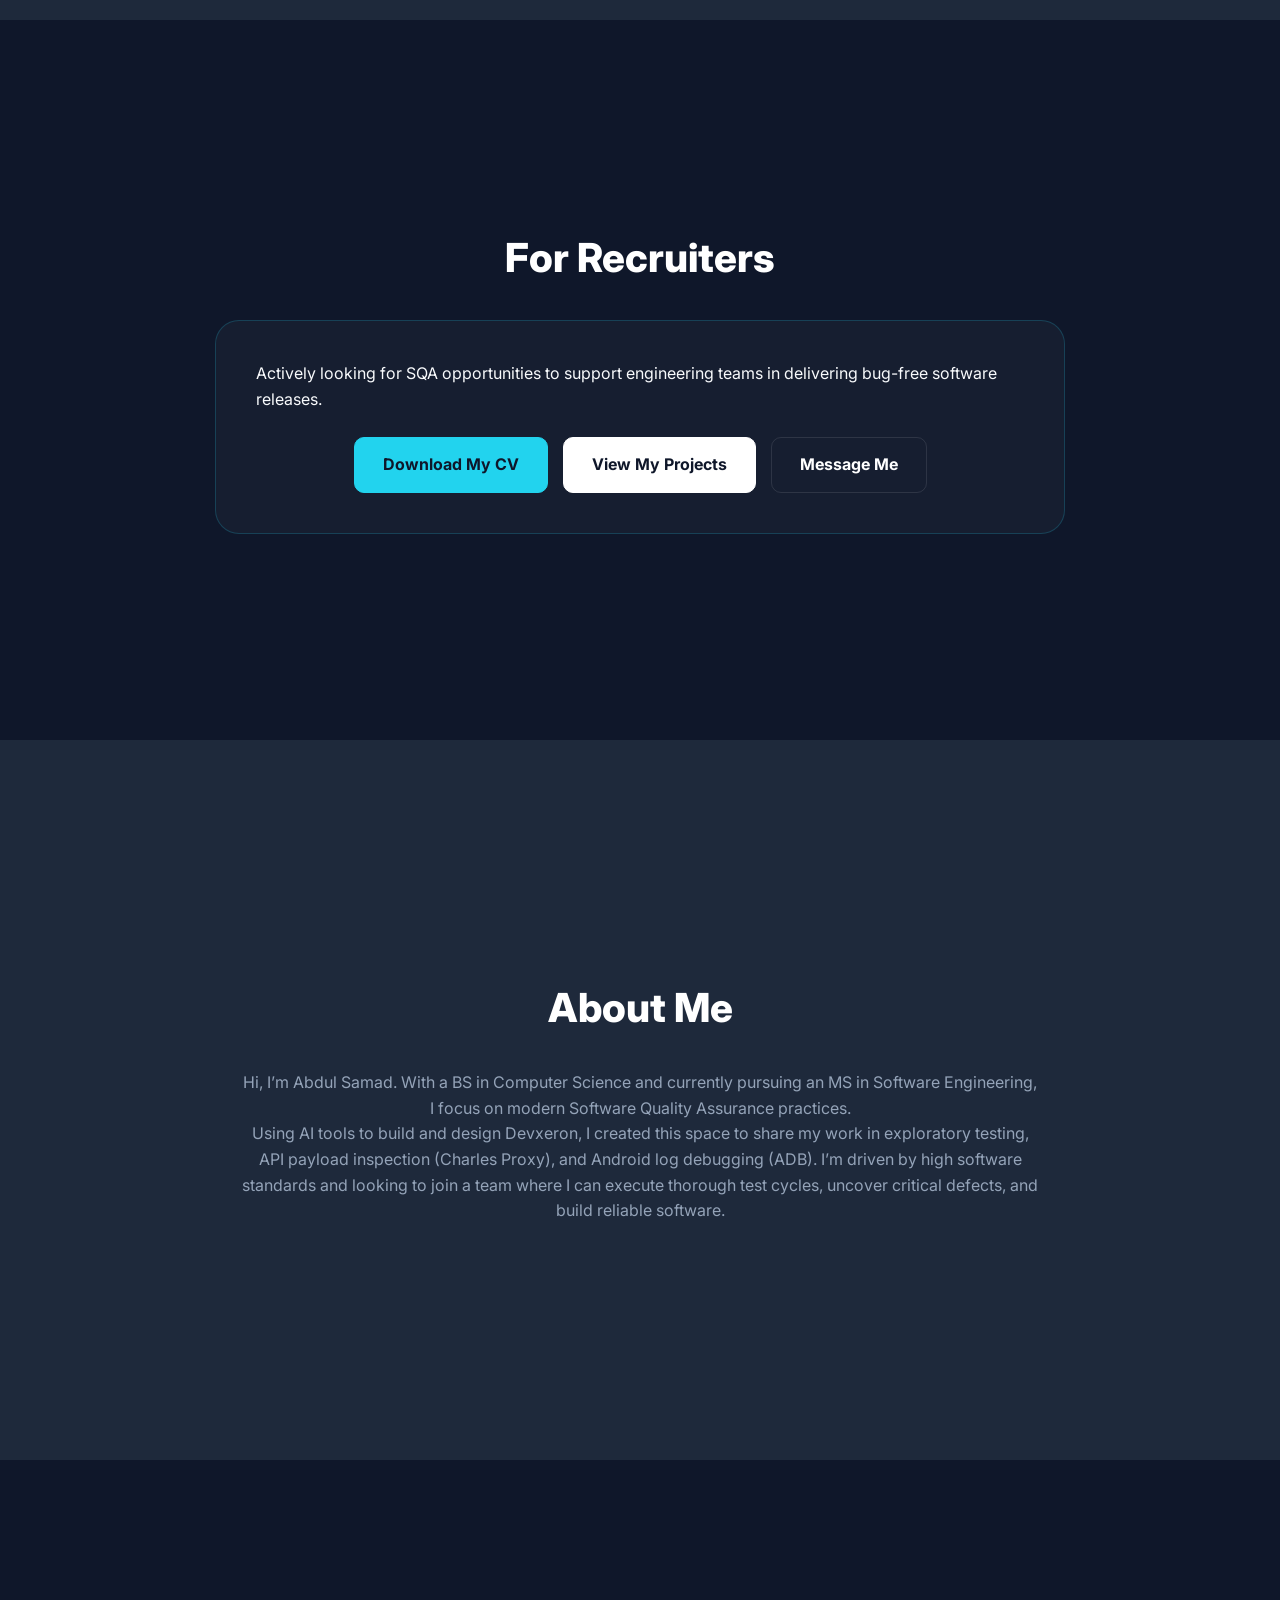
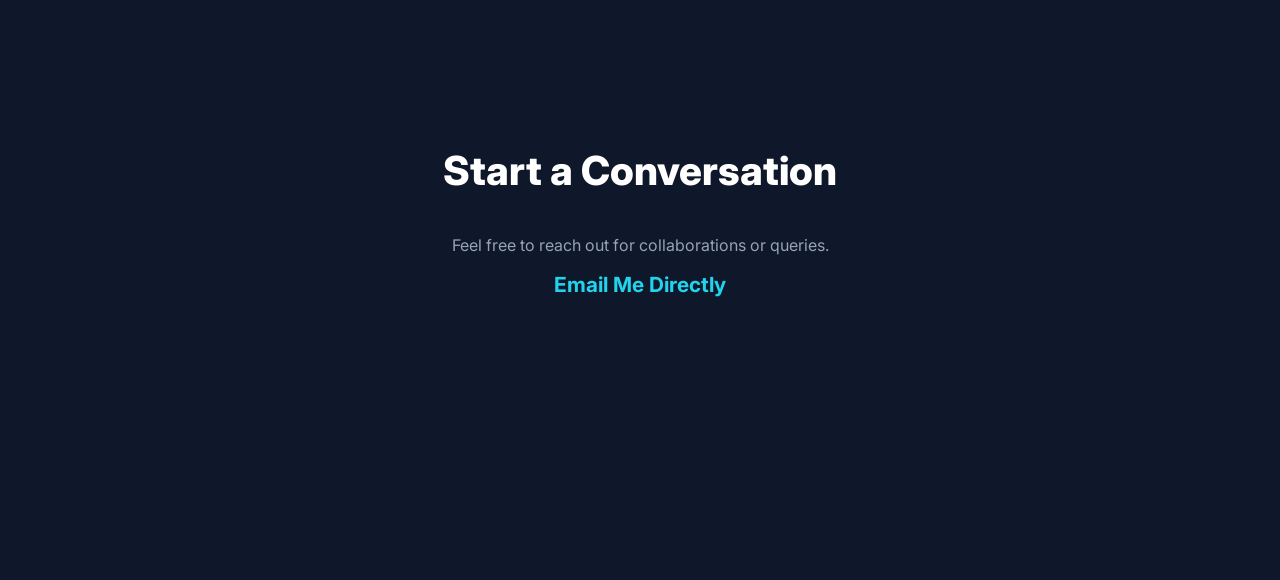
==== commit 83c14535: "some changes and updates in main Html file" ====
--- a/index.html
+++ b/index.html
@@ -140,9 +140,8 @@
         <div class="recruiter-box">
 
             <p>
-                I am actively looking for a professional SQA role.
-                I am a self-starter who enjoys helping others with technical
-                tasks and is committed to mastering the software testing lifecycle.
+                Actively looking for SQA opportunities to support engineering
+                teams in delivering bug-free software releases.
             </p>
 
             <div class="recruiter-actions">
